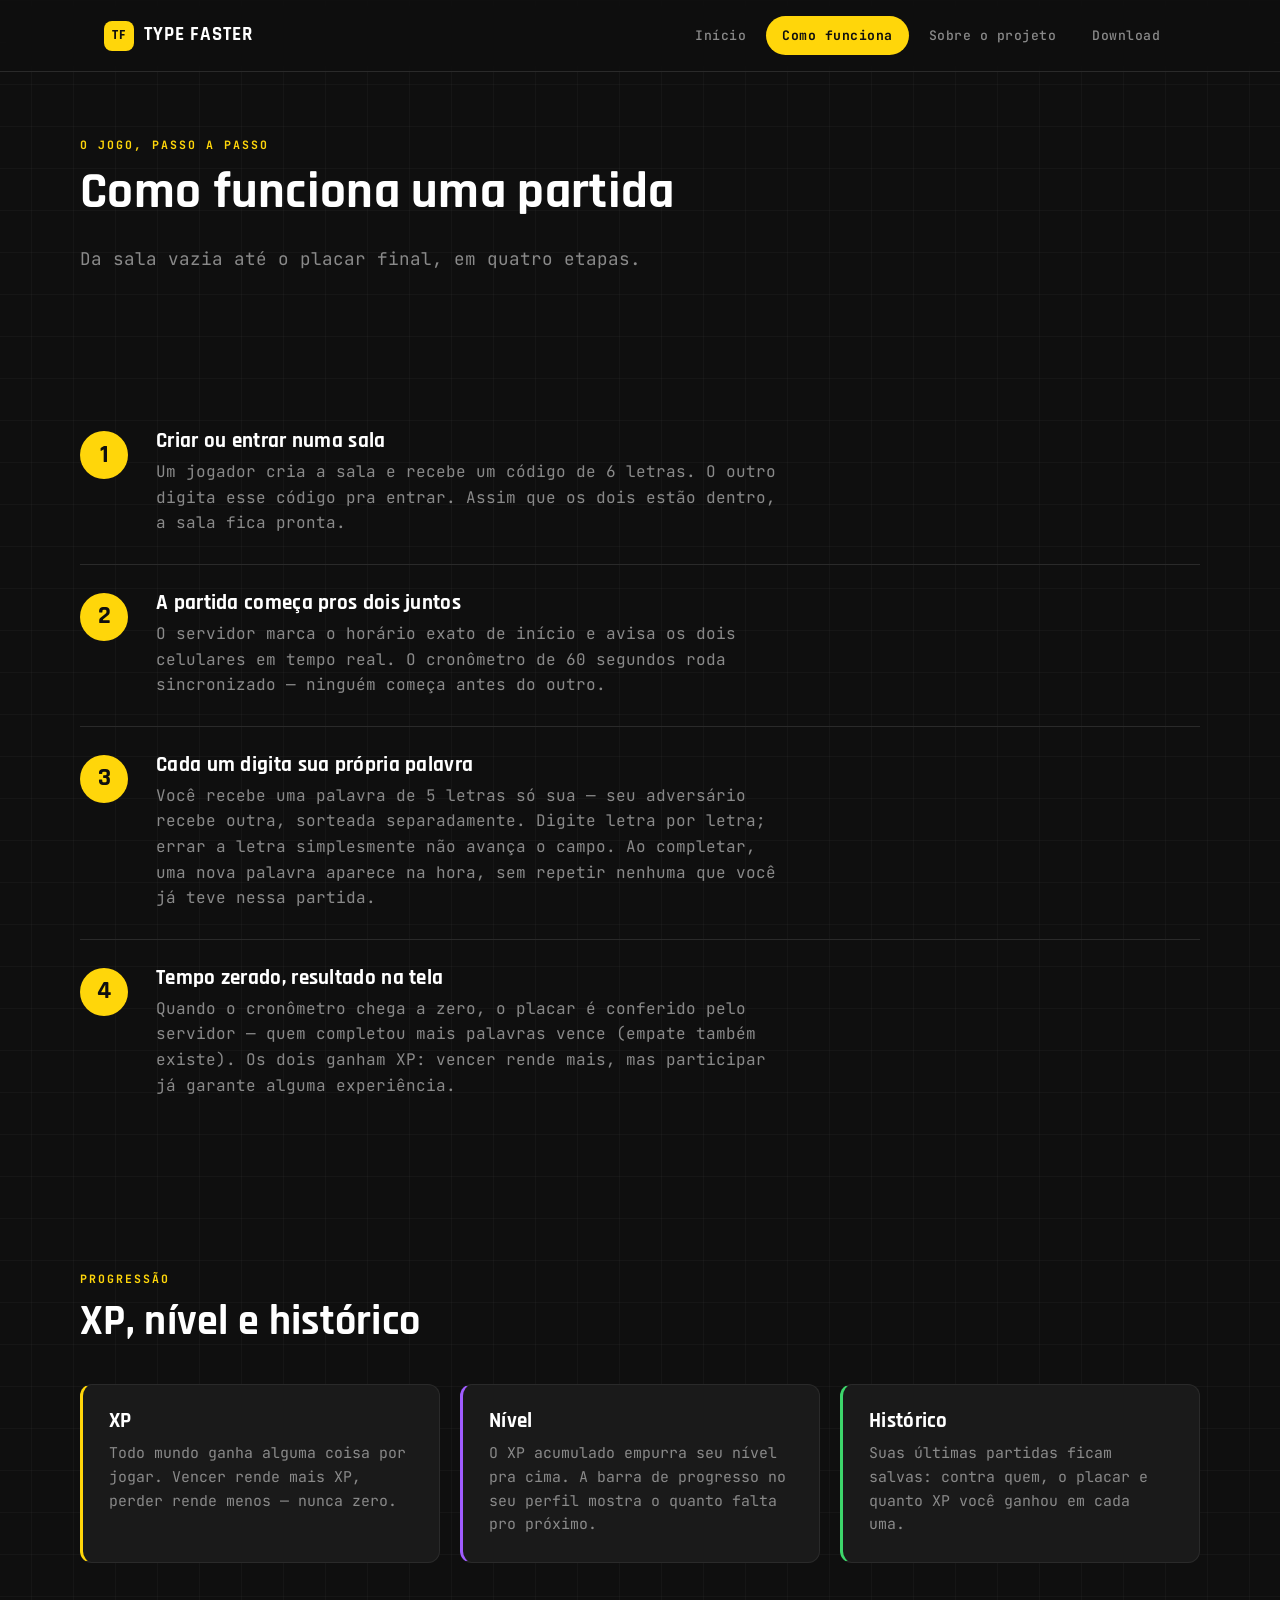
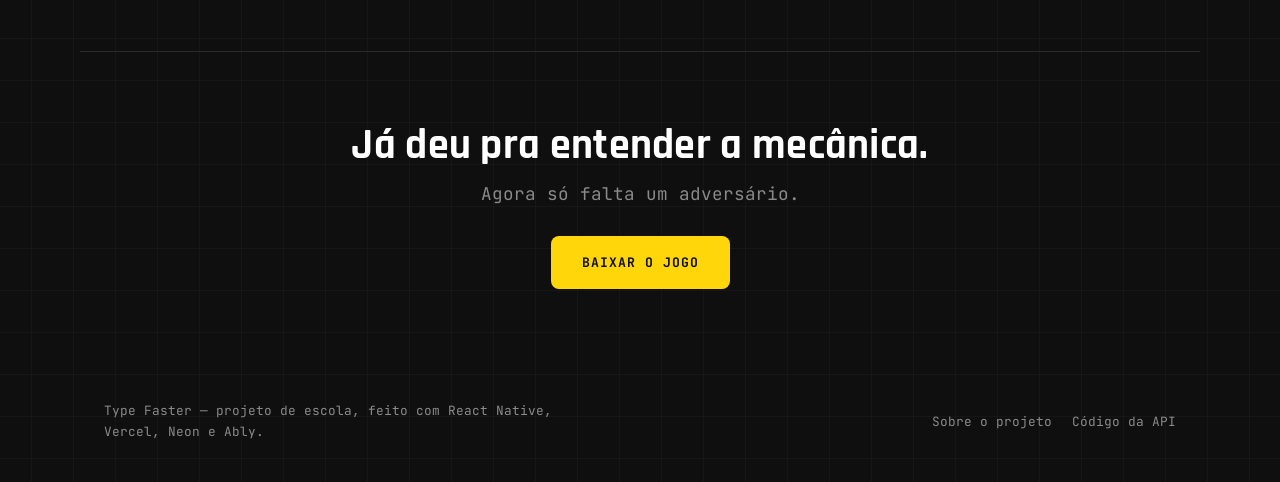
==== como-funciona.html @ 2c806bac "Upload do site de apresentação, sem o downlond" ====
<!DOCTYPE html>
<html lang="pt-BR">
<head>
<meta charset="UTF-8">
<meta name="viewport" content="width=device-width, initial-scale=1.0">
<title>Como funciona — Type Faster</title>
<meta name="description" content="Entenda como funciona uma partida do Type Faster, do código da sala até o XP no final.">
<link rel="preconnect" href="https://fonts.googleapis.com">
<link rel="preconnect" href="https://fonts.gstatic.com" crossorigin>
<link href="https://fonts.googleapis.com/css2?family=Rajdhani:wght@500;600;700;800&family=JetBrains+Mono:wght@400;500;700&display=swap" rel="stylesheet">
<link rel="stylesheet" href="css/style.css">
</head>
<body>

<header class="site-header">
  <nav class="nav">
    <a class="brand" href="index.html">
      <span class="brand-mark">TF</span>
      TYPE FASTER
    </a>
    <button class="nav-toggle" aria-label="Abrir menu" aria-expanded="false">☰</button>
    <div class="nav-links">
      <a href="index.html">Início</a>
      <a href="como-funciona.html" class="active">Como funciona</a>
      <a href="sobre.html">Sobre o projeto</a>
      <a href="download.html">Download</a>
    </div>
  </nav>
</header>

<main>

  <section class="container section--tight" style="padding-top:64px;">
    <p class="label">o jogo, passo a passo</p>
    <h1 style="font-size:clamp(2.2rem,5vw,3.2rem);">Como funciona uma partida</h1>
    <p class="lede">Da sala vazia até o placar final, em quatro etapas.</p>
  </section>

  <section class="container section--tight">
    <div class="steps">
      <div class="step">
        <div class="step-n">1</div>
        <div>
          <h3>Criar ou entrar numa sala</h3>
          <p>Um jogador cria a sala e recebe um código de 6 letras. O outro
          digita esse código pra entrar. Assim que os dois estão dentro,
          a sala fica pronta.</p>
        </div>
      </div>
      <div class="step">
        <div class="step-n">2</div>
        <div>
          <h3>A partida começa pros dois juntos</h3>
          <p>O servidor marca o horário exato de início e avisa os dois
          celulares em tempo real. O cronômetro de 60 segundos roda
          sincronizado — ninguém começa antes do outro.</p>
        </div>
      </div>
      <div class="step">
        <div class="step-n">3</div>
        <div>
          <h3>Cada um digita sua própria palavra</h3>
          <p>Você recebe uma palavra de 5 letras só sua — seu adversário
          recebe outra, sorteada separadamente. Digite letra por letra;
          errar a letra simplesmente não avança o campo. Ao completar,
          uma nova palavra aparece na hora, sem repetir nenhuma que você
          já teve nessa partida.</p>
        </div>
      </div>
      <div class="step">
        <div class="step-n">4</div>
        <div>
          <h3>Tempo zerado, resultado na tela</h3>
          <p>Quando o cronômetro chega a zero, o placar é conferido pelo
          servidor — quem completou mais palavras vence (empate também
          existe). Os dois ganham XP: vencer rende mais, mas participar
          já garante alguma experiência.</p>
        </div>
      </div>
    </div>
  </section>

  <section class="container section">
    <p class="label">progressão</p>
    <h2>XP, nível e histórico</h2>
    <div class="grid-3" style="margin-top:40px;">
      <div class="card" style="--accent:#ffd60a">
        <h3>XP</h3>
        <p>Todo mundo ganha alguma coisa por jogar. Vencer rende mais XP,
        perder rende menos — nunca zero.</p>
      </div>
      <div class="card" style="--accent:#a05cff">
        <h3>Nível</h3>
        <p>O XP acumulado empurra seu nível pra cima. A barra de progresso
        no seu perfil mostra o quanto falta pro próximo.</p>
      </div>
      <div class="card" style="--accent:#3dd66b">
        <h3>Histórico</h3>
        <p>Suas últimas partidas ficam salvas: contra quem, o placar e
        quanto XP você ganhou em cada uma.</p>
      </div>
    </div>
  </section>

  <section class="container cta-band">
    <h2>Já deu pra entender a mecânica.</h2>
    <p class="lede mx-auto">Agora só falta um adversário.</p>
    <div class="btn-row">
      <a class="btn btn-primary" href="download.html">Baixar o jogo</a>
    </div>
  </section>

</main>

<footer class="site-footer">
  <div class="container footer-row">
    <p>Type Faster — projeto de escola, feito com React Native, Vercel, Neon e Ably.</p>
    <div class="footer-links">
      <a href="sobre.html">Sobre o projeto</a>
      <a href="https://github.com/marcos-dev86/api-type-faster" target="_blank" rel="noopener">Código da API</a>
    </div>
  </div>
</footer>

<script src="js/main.js"></script>
</body>
</html>
---- css/style.css ----
/* =========================================================
   TYPE FASTER — site
   Tokens de cor extraídos diretamente do app (mesmo jogo).
   ========================================================= */
:root{
  --bg:        #0f0f0f;
  --card:      #1a1a1a;
  --card-2:    #151515;
  --border:    #2a2a2a;
  --yellow:    #ffd60a;
  --white:     #ffffff;
  --gray:      #8a8a8a;
  --blue:      #3aa0ff;
  --green:     #3dd66b;
  --red:       #ff4d4d;
  --purple:    #a05cff;

  --font-display: 'Rajdhani', sans-serif;
  --font-mono:    'JetBrains Mono', monospace;

  --maxw: 1120px;
  --radius-s: 8px;
  --radius-m: 12px;
  --radius-l: 20px;
  --ease: cubic-bezier(.2,.7,.2,1);
}

*, *::before, *::after{ box-sizing: border-box; }

@media (prefers-reduced-motion: reduce){
  html{ scroll-behavior: auto; }
  *, *::before, *::after{
    animation-duration: .001ms !important;
    animation-iteration-count: 1 !important;
    transition-duration: .001ms !important;
  }
}

html{ scroll-behavior: smooth; }

body{
  margin: 0;
  background: var(--bg);
  color: var(--white);
  font-family: var(--font-mono);
  font-size: 16px;
  line-height: 1.6;
  -webkit-font-smoothing: antialiased;
  background-image:
    linear-gradient(rgba(255,255,255,.028) 1px, transparent 1px),
    linear-gradient(90deg, rgba(255,255,255,.028) 1px, transparent 1px);
  background-size: 42px 42px;
  background-position: center top;
}

h1,h2,h3,h4{
  font-family: var(--font-display);
  font-weight: 700;
  line-height: 1.05;
  letter-spacing: .3px;
  margin: 0 0 .5em;
  color: var(--white);
}
h1{ font-size: clamp(2.6rem, 6vw, 4.4rem); }
h2{ font-size: clamp(1.9rem, 3.6vw, 2.6rem); }
h3{ font-size: 1.3rem; }

p{ margin: 0 0 1em; color: var(--gray); max-width: 62ch; }
a{ color: inherit; text-decoration: none; }
img{ max-width: 100%; display: block; }
ul{ margin: 0; padding: 0; list-style: none; }
button{ font-family: inherit; }

::selection{ background: var(--yellow); color: var(--bg); }

:focus-visible{
  outline: 2px solid var(--yellow);
  outline-offset: 3px;
}

.container{
  max-width: var(--maxw);
  margin: 0 auto;
  padding: 0 24px;
}

.section{
  padding: 88px 0;
  border-bottom: 1px solid var(--border);
}
.section--tight{ padding: 56px 0; }
.section--card{ background: var(--card-2); }
.section:last-of-type{ border-bottom: none; }

.label{
  font-family: var(--font-mono);
  font-size: .72rem;
  font-weight: 700;
  letter-spacing: 2px;
  color: var(--yellow);
  text-transform: uppercase;
}

.lede{ font-size: 1.1rem; max-width: 56ch; }

/* ---------- header / nav ---------- */
.site-header{
  position: sticky;
  top: 0;
  z-index: 40;
  background: rgba(15,15,15,.82);
  backdrop-filter: blur(10px);
  border-bottom: 1px solid var(--border);
}
.nav{
  max-width: var(--maxw);
  margin: 0 auto;
  padding: 16px 24px;
  display: flex;
  align-items: center;
  justify-content: space-between;
}
.brand{
  display: flex;
  align-items: center;
  gap: 10px;
  font-family: var(--font-display);
  font-weight: 700;
  font-size: 1.2rem;
  letter-spacing: 1px;
}
.brand-mark{
  width: 30px;
  height: 30px;
  border-radius: 8px;
  background: var(--yellow);
  color: var(--bg);
  display: flex;
  align-items: center;
  justify-content: center;
  font-size: .85rem;
  font-weight: 800;
  flex-shrink: 0;
}
.nav-links{
  display: flex;
  gap: 4px;
  align-items: center;
}
.nav-links a{
  font-family: var(--font-mono);
  font-size: .82rem;
  font-weight: 500;
  letter-spacing: .5px;
  color: var(--gray);
  padding: 9px 16px;
  border-radius: 999px;
  transition: color .15s var(--ease), background .15s var(--ease);
}
.nav-links a:hover{ color: var(--white); }
.nav-links a.active{
  color: var(--bg);
  background: var(--yellow);
  font-weight: 700;
}
.nav-toggle{
  display: none;
  width: 40px;
  height: 40px;
  border-radius: var(--radius-s);
  background: var(--card);
  border: 1px solid var(--border);
  color: var(--white);
  align-items: center;
  justify-content: center;
  font-size: 1.1rem;
}

@media (max-width: 760px){
  .nav-toggle{ display: flex; }
  .nav-links{
    position: absolute;
    top: 100%;
    left: 0;
    right: 0;
    flex-direction: column;
    align-items: stretch;
    gap: 2px;
    background: var(--bg);
    border-bottom: 1px solid var(--border);
    padding: 10px 24px 18px;
    display: none;
  }
  .nav-links.open{ display: flex; }
  .nav-links a{ padding: 12px 14px; }
}

/* ---------- buttons ---------- */
.btn{
  display: inline-flex;
  align-items: center;
  justify-content: center;
  gap: 8px;
  font-family: var(--font-mono);
  font-weight: 700;
  font-size: .82rem;
  letter-spacing: 1px;
  text-transform: uppercase;
  padding: 15px 30px;
  border-radius: var(--radius-s);
  border: 1px solid transparent;
  cursor: pointer;
  transition: transform .15s var(--ease), background .15s var(--ease), border-color .15s var(--ease);
}
.btn:hover{ transform: translateY(-2px); }
.btn-primary{ background: var(--yellow); color: var(--bg); }
.btn-primary:hover{ background: #ffe14d; }
.btn-ghost{ background: transparent; color: var(--white); border-color: var(--white); }
.btn-ghost:hover{ border-color: var(--yellow); color: var(--yellow); }
.btn-row{ display: flex; gap: 14px; flex-wrap: wrap; }

/* ---------- hero ---------- */
.hero{
  display: grid;
  grid-template-columns: 1.1fr .9fr;
  gap: 56px;
  align-items: center;
  padding-top: 72px;
  padding-bottom: 88px;
}
@media (max-width: 860px){
  .hero{ grid-template-columns: 1fr; padding-top: 40px; }
}
.hero h1{ margin-bottom: .35em; }
.hero h1 span{ color: var(--yellow); }

.hero-demo{
  background: var(--card);
  border: 1px solid var(--border);
  border-radius: var(--radius-l);
  padding: 32px 24px;
  display: flex;
  flex-direction: column;
  align-items: center;
  gap: 20px;
}
.demo-clock{
  width: 64px; height: 64px;
  border-radius: 50%;
  background: var(--yellow);
  color: var(--bg);
  font-family: var(--font-display);
  font-weight: 800;
  font-size: 1.3rem;
  display: flex; align-items: center; justify-content: center;
}
.demo-boxes{ display: flex; gap: 6px; }
.demo-box{
  width: 46px; height: 46px;
  border: 2px solid var(--white);
  border-radius: 8px;
  display: flex; align-items: center; justify-content: center;
  font-family: var(--font-display);
  font-weight: 800;
  font-size: 1.3rem;
  color: var(--bg);
  background: transparent;
  transition: background .12s var(--ease), border-color .12s var(--ease);
}
.demo-box.filled{ background: var(--yellow); border-color: var(--yellow); }
.demo-wpm{
  font-size: .75rem;
  letter-spacing: 1.5px;
  color: var(--yellow);
  font-weight: 700;
}

/* ---------- stats strip ---------- */
.stats{
  display: grid;
  grid-template-columns: repeat(4, 1fr);
  gap: 1px;
  background: var(--border);
  border: 1px solid var(--border);
  border-radius: var(--radius-m);
  overflow: hidden;
}
.stat{
  background: var(--card-2);
  padding: 26px 20px;
  text-align: center;
}
.stat b{
  display: block;
  font-family: var(--font-display);
  font-size: 1.9rem;
  color: var(--yellow);
}
.stat span{
  font-size: .72rem;
  letter-spacing: 1px;
  color: var(--gray);
}
@media (max-width: 640px){
  .stats{ grid-template-columns: repeat(2, 1fr); }
}

/* ---------- feature cards ---------- */
.grid-3{
  display: grid;
  grid-template-columns: repeat(3, 1fr);
  gap: 20px;
}
@media (max-width: 860px){
  .grid-3{ grid-template-columns: 1fr; }
}
.card{
  background: var(--card);
  border: 1px solid var(--border);
  border-left: 3px solid var(--accent, var(--yellow));
  border-radius: var(--radius-m);
  padding: 26px;
}
.card h3{ margin-bottom: .4em; }
.card p{ margin-bottom: 0; font-size: .93rem; }

/* ---------- steps ---------- */
.steps{ display: flex; flex-direction: column; gap: 0; }
.step{
  display: grid;
  grid-template-columns: 56px 1fr;
  gap: 20px;
  padding: 28px 0;
  border-bottom: 1px solid var(--border);
}
.step:last-child{ border-bottom: none; }
.step-n{
  font-family: var(--font-display);
  font-weight: 800;
  font-size: 1.6rem;
  color: var(--bg);
  background: var(--yellow);
  width: 48px; height: 48px;
  border-radius: 50%;
  display: flex; align-items: center; justify-content: center;
}
.step h3{ margin-bottom: .3em; }
.step p{ margin-bottom: 0; }

/* ---------- architecture diagram ---------- */
.diagram{
  display: flex;
  align-items: center;
  gap: 14px;
  flex-wrap: wrap;
  padding: 32px 0 8px;
}
.diagram-box{
  font-family: var(--font-mono);
  font-size: .82rem;
  font-weight: 700;
  color: var(--white);
  background: var(--card);
  border: 1px solid var(--border);
  border-radius: var(--radius-s);
  padding: 16px 20px;
  text-align: center;
}
.diagram-box small{
  display: block;
  color: var(--gray);
  font-weight: 400;
  font-size: .72rem;
  margin-top: 4px;
}
.diagram-arrow{ color: var(--yellow); font-size: 1.3rem; }
.diagram-branch{
  display: flex;
  flex-direction: column;
  gap: 10px;
  align-items: flex-start;
}

/* ---------- stack list ---------- */
.stack-list{ display: flex; flex-direction: column; }
.stack-item{
  display: grid;
  grid-template-columns: 140px 1fr;
  gap: 18px;
  padding: 18px 0;
  border-bottom: 1px solid var(--border);
}
.stack-item:last-child{ border-bottom: none; }
.stack-item b{ font-family: var(--font-display); color: var(--yellow); font-size: 1.05rem; }
.stack-item p{ margin: 0; font-size: .9rem; }
@media (max-width: 620px){
  .stack-item{ grid-template-columns: 1fr; gap: 4px; }
}

/* ---------- download page ---------- */
.download-card{
  background: var(--card);
  border: 1px solid var(--border);
  border-radius: var(--radius-l);
  padding: 40px;
  display: grid;
  grid-template-columns: auto 1fr auto;
  align-items: center;
  gap: 24px;
}
@media (max-width: 700px){
  .download-card{ grid-template-columns: 1fr; text-align: center; }
}
.download-icon{
  width: 64px; height: 64px;
  border-radius: 16px;
  background: var(--yellow);
  color: var(--bg);
  display: flex; align-items: center; justify-content: center;
  font-family: var(--font-display);
  font-weight: 800;
  font-size: 1.6rem;
  flex-shrink: 0;
}
.download-card h3{ margin-bottom: .2em; }
.download-meta{ font-size: .82rem; color: var(--gray); margin: 0; }

.install-steps{
  counter-reset: item;
  display: flex;
  flex-direction: column;
  gap: 14px;
}
.install-steps li{
  counter-increment: item;
  position: relative;
  padding-left: 40px;
  color: var(--gray);
  font-size: .95rem;
}
.install-steps li::before{
  content: counter(item);
  position: absolute;
  left: 0; top: -2px;
  width: 26px; height: 26px;
  border-radius: 50%;
  background: var(--card);
  border: 1px solid var(--border);
  color: var(--yellow);
  font-family: var(--font-mono);
  font-weight: 700;
  font-size: .78rem;
  display: flex; align-items: center; justify-content: center;
}
.note{
  border: 1px dashed var(--border);
  border-radius: var(--radius-m);
  padding: 18px 20px;
  font-size: .88rem;
  color: var(--gray);
}
.note b{ color: var(--white); }

/* ---------- cta band ---------- */
.cta-band{
  text-align: center;
  padding: 72px 0;
}
.cta-band h2{ margin-bottom: .3em; }
.cta-band p{ margin: 0 auto 28px; }
.cta-band .btn-row{ justify-content: center; }

/* ---------- footer ---------- */
.site-footer{
  padding: 40px 0;
}
.footer-row{
  display: flex;
  justify-content: space-between;
  align-items: center;
  flex-wrap: wrap;
  gap: 16px;
}
.footer-row p{ margin: 0; font-size: .8rem; color: var(--gray); }
.footer-links{ display: flex; gap: 20px; }
.footer-links a{ font-size: .8rem; color: var(--gray); }
.footer-links a:hover{ color: var(--yellow); }

/* ---------- utility ---------- */
.text-center{ text-align: center; }
.mx-auto{ margin-left: auto; margin-right: auto; }
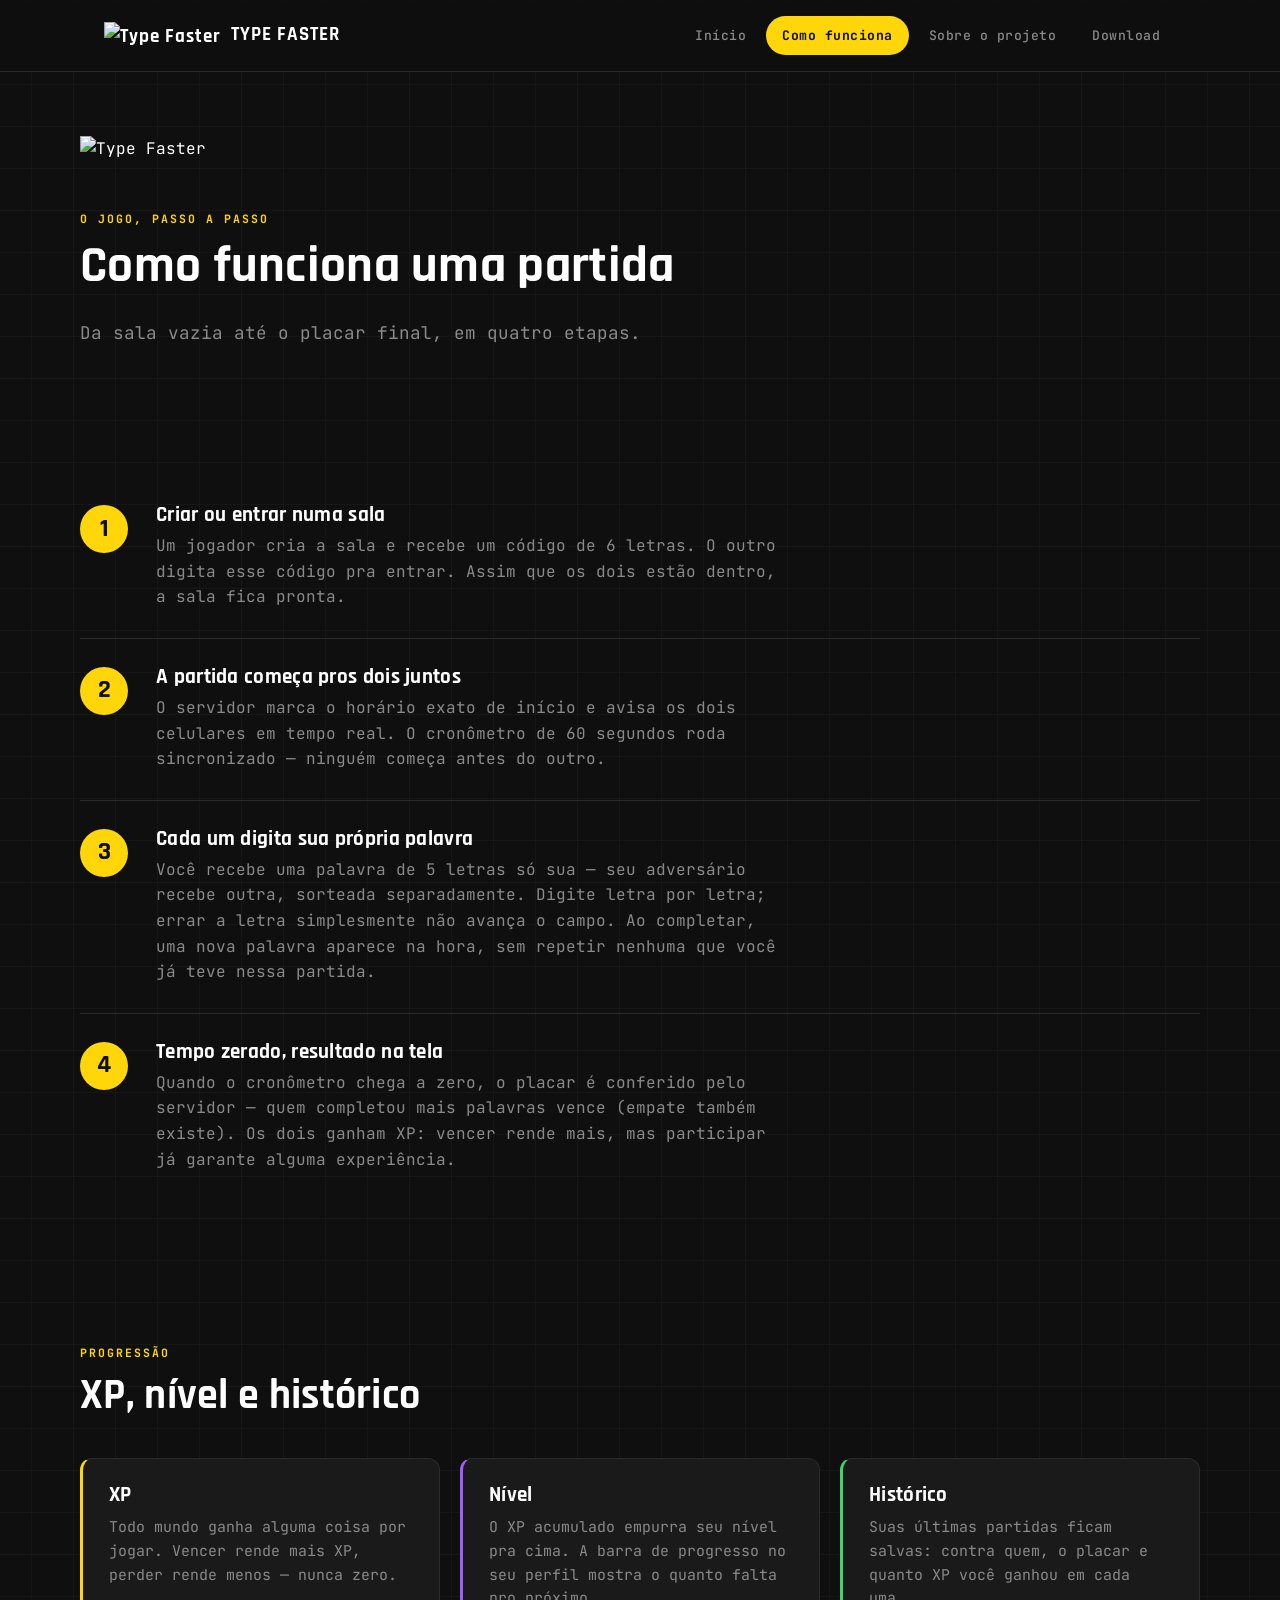
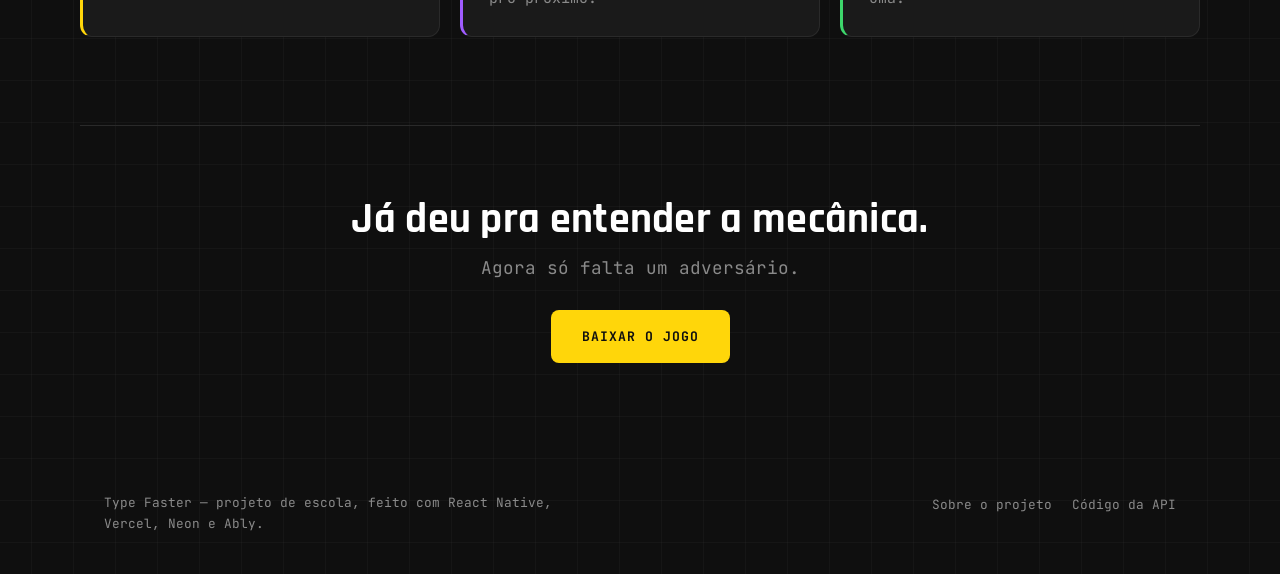
==== commit 2a3ab4cb: "Integrates the logo into the site, adds SEO/Open Graph, and fixes responsiveness." ====
--- a/como-funciona.html
+++ b/como-funciona.html
@@ -3,8 +3,24 @@
 <head>
 <meta charset="UTF-8">
 <meta name="viewport" content="width=device-width, initial-scale=1.0">
-<title>Como funciona — Type Faster</title>
+<title>Como funciona | Type Faster</title>
 <meta name="description" content="Entenda como funciona uma partida do Type Faster, do código da sala até o XP no final.">
+<meta name="theme-color" content="#0f0f0f">
+
+<link rel="icon" type="image/png" sizes="512x512" href="assets/favicon-512.png">
+<link rel="icon" type="image/png" sizes="32x32" href="assets/favicon-32.png">
+<link rel="apple-touch-icon" href="assets/favicon-512.png">
+
+<meta property="og:type" content="website">
+<meta property="og:site_name" content="Type Faster">
+<meta property="og:title" content="Como funciona | Type Faster">
+<meta property="og:description" content="Entenda como funciona uma partida do Type Faster, do código da sala até o XP no final.">
+<meta property="og:image" content="https://marcos-dev86.github.io/site-type-faster/assets/logo-og.png">
+<meta property="og:url" content="https://marcos-dev86.github.io/site-type-faster/como-funciona.html">
+<meta name="twitter:card" content="summary_large_image">
+<meta name="twitter:title" content="Como funciona | Type Faster">
+<meta name="twitter:description" content="Entenda como funciona uma partida do Type Faster, do código da sala até o XP no final.">
+<meta name="twitter:image" content="https://marcos-dev86.github.io/site-type-faster/assets/logo-og.png">
 <link rel="preconnect" href="https://fonts.googleapis.com">
 <link rel="preconnect" href="https://fonts.gstatic.com" crossorigin>
 <link href="https://fonts.googleapis.com/css2?family=Rajdhani:wght@500;600;700;800&family=JetBrains+Mono:wght@400;500;700&display=swap" rel="stylesheet">
@@ -15,7 +31,7 @@
 <header class="site-header">
   <nav class="nav">
     <a class="brand" href="index.html">
-      <span class="brand-mark">TF</span>
+      <img class="brand-mark" src="assets/logo-mark.png" alt="Type Faster">
       TYPE FASTER
     </a>
     <button class="nav-toggle" aria-label="Abrir menu" aria-expanded="false">☰</button>
@@ -31,6 +47,7 @@
 <main>
 
   <section class="container section--tight" style="padding-top:64px;">
+    <img src="assets/logo-mark.png" alt="Type Faster" class="hero-logo">
     <p class="label">o jogo, passo a passo</p>
     <h1 style="font-size:clamp(2.2rem,5vw,3.2rem);">Como funciona uma partida</h1>
     <p class="lede">Da sala vazia até o placar final, em quatro etapas.</p>
@@ -114,7 +131,7 @@
 
 <footer class="site-footer">
   <div class="container footer-row">
-    <p>Type Faster — projeto de escola, feito com React Native, Vercel, Neon e Ably.</p>
+    <p><img class="footer-mark" src="assets/logo-mark.png" alt="">Type Faster — projeto de escola, feito com React Native, Vercel, Neon e Ably.</p>
     <div class="footer-links">
       <a href="sobre.html">Sobre o projeto</a>
       <a href="https://github.com/marcos-dev86/api-type-faster" target="_blank" rel="noopener">Código da API</a>
--- a/css/style.css
+++ b/css/style.css
@@ -36,10 +36,11 @@
   }
 }
 
-html{ scroll-behavior: smooth; }
+html{ scroll-behavior: smooth; overflow-x: hidden; }
 
 body{
   margin: 0;
+  overflow-x: hidden;
   background: var(--bg);
   color: var(--white);
   font-family: var(--font-mono);
@@ -92,6 +93,15 @@
 .section--card{ background: var(--card-2); }
 .section:last-of-type{ border-bottom: none; }
 
+@media (max-width: 640px){
+  .section{ padding: 56px 0; }
+  .section--tight{ padding: 40px 0; }
+}
+@media (max-width: 420px){
+  .container{ padding: 0 18px; }
+  .nav{ padding: 14px 18px; }
+}
+
 .label{
   font-family: var(--font-mono);
   font-size: .72rem;
@@ -130,17 +140,20 @@
   letter-spacing: 1px;
 }
 .brand-mark{
-  width: 30px;
-  height: 30px;
-  border-radius: 8px;
-  background: var(--yellow);
-  color: var(--bg);
-  display: flex;
-  align-items: center;
-  justify-content: center;
-  font-size: .85rem;
-  font-weight: 800;
+  height: 28px;
+  width: auto;
   flex-shrink: 0;
+}
+.hero-logo{
+  height: 56px;
+  width: auto;
+  margin-bottom: 18px;
+}
+.footer-mark{
+  height: 18px;
+  width: auto;
+  margin-right: 8px;
+  vertical-align: middle;
 }
 .nav-links{
   display: flex;
@@ -354,6 +367,7 @@
   gap: 14px;
   flex-wrap: wrap;
   padding: 32px 0 8px;
+  max-width: 100%;
 }
 .diagram-box{
   font-family: var(--font-mono);
@@ -365,6 +379,8 @@
   border-radius: var(--radius-s);
   padding: 16px 20px;
   text-align: center;
+  flex: 0 1 auto;
+  min-width: 0;
 }
 .diagram-box small{
   display: block;
@@ -373,12 +389,30 @@
   font-size: .72rem;
   margin-top: 4px;
 }
-.diagram-arrow{ color: var(--yellow); font-size: 1.3rem; }
+.diagram-arrow{ color: var(--yellow); font-size: 1.3rem; flex-shrink: 0; }
+.diagram-arrow--branch{ transform: rotate(90deg); margin-left: 8px; }
 .diagram-branch{
   display: flex;
   flex-direction: column;
   gap: 10px;
   align-items: flex-start;
+  min-width: 0;
+  max-width: 100%;
+}
+.diagram-row{
+  display: flex;
+  align-items: center;
+  gap: 14px;
+  flex-wrap: wrap;
+  min-width: 0;
+}
+
+@media (max-width: 640px){
+  .diagram, .diagram-row{ flex-direction: column; align-items: stretch; }
+  .diagram > .diagram-arrow{ align-self: flex-start; transform: rotate(90deg); margin-left: 20px; }
+  .diagram-branch{ width: 100%; }
+  .diagram-arrow--branch{ align-self: flex-start; margin-left: 20px; }
+  .diagram-box{ width: 100%; }
 }
 
 /* ---------- stack list ---------- */
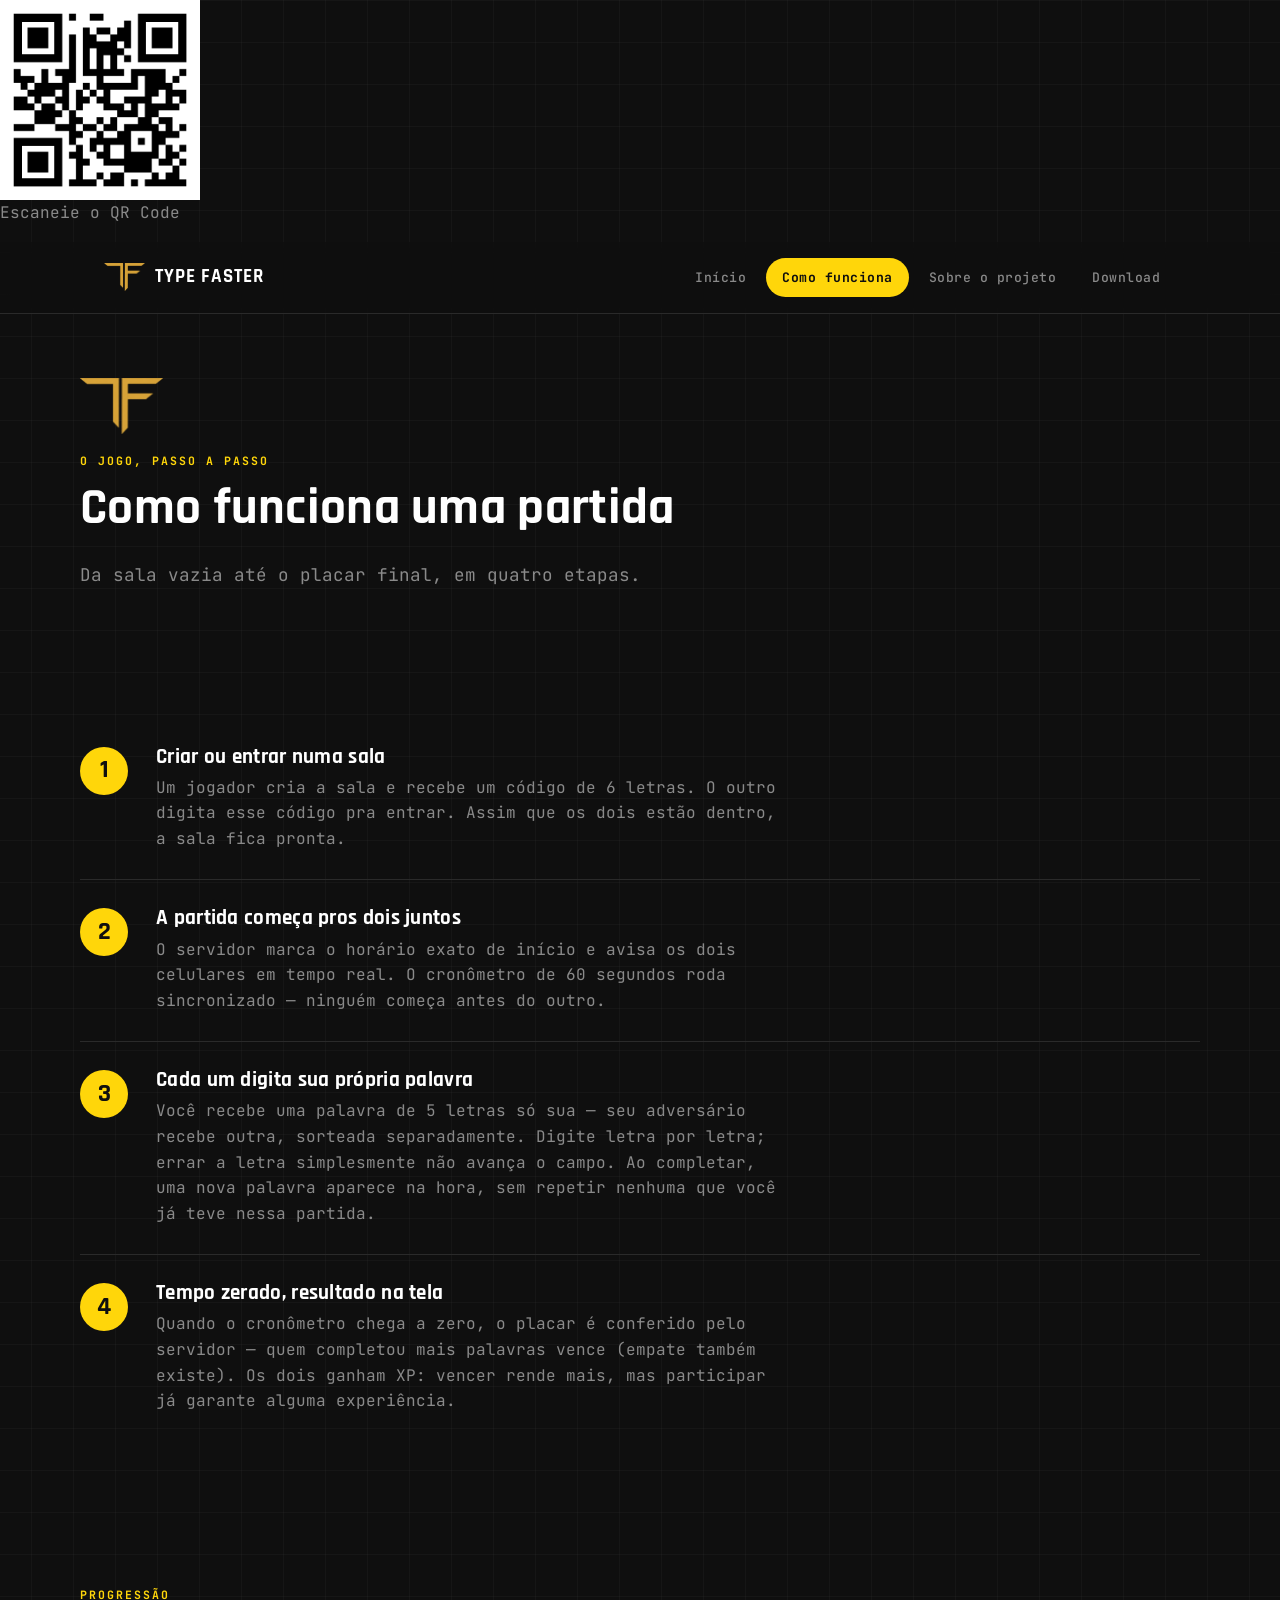
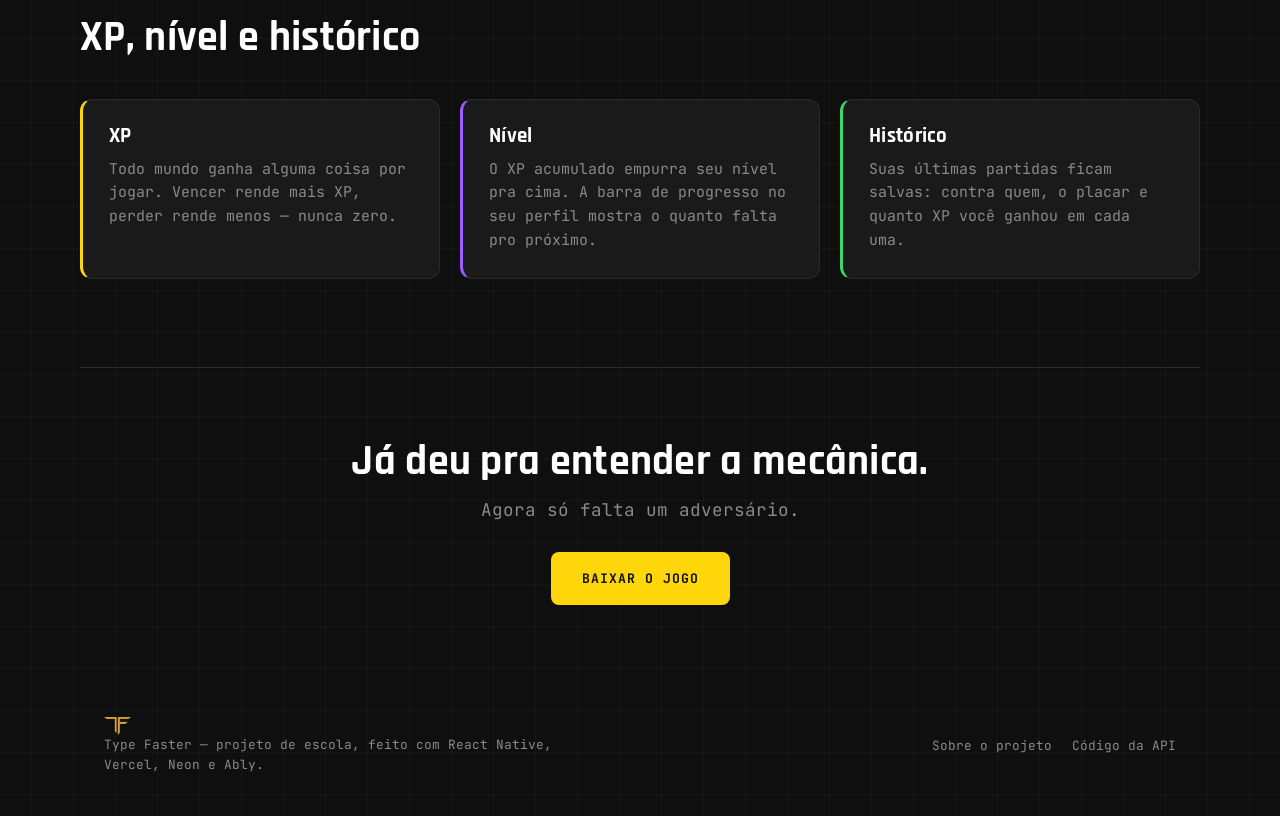
==== commit b80556ec: "Add QR code display to como-funciona.html Added QR code section with image and instructions." ====
--- a/como-funciona.html
+++ b/como-funciona.html
@@ -27,6 +27,12 @@
 <link rel="stylesheet" href="css/style.css">
 </head>
 <body>
+
+<!-- QR Code: primeira coisa vista em todas as páginas -->
+<div class="qr-top">
+  <img src="qr-code.png" alt="QR Code do Type Faster" width="200" height="200">
+  <p>Escaneie o QR Code</p>
+</div>
 
 <header class="site-header">
   <nav class="nav">
--- a/css/style.css
+++ b/css/style.css
@@ -223,6 +223,9 @@
   border-radius: var(--radius-s);
   border: 1px solid transparent;
   cursor: pointer;
+  max-width: 100%;
+  overflow-wrap: anywhere;
+  text-align: center;
   transition: transform .15s var(--ease), background .15s var(--ease), border-color .15s var(--ease);
 }
 .btn:hover{ transform: translateY(-2px); }
@@ -389,30 +392,31 @@
   font-size: .72rem;
   margin-top: 4px;
 }
-.diagram-arrow{ color: var(--yellow); font-size: 1.3rem; flex-shrink: 0; }
-.diagram-arrow--branch{ transform: rotate(90deg); margin-left: 8px; }
+.diagram-arrow{ color: var(--yellow); font-size: 1.3rem; flex-shrink: 0; line-height: 1; }
+.diagram-arrow--branch{ transform: rotate(90deg); }
 .diagram-branch{
   display: flex;
   flex-direction: column;
   gap: 10px;
-  align-items: flex-start;
+  align-items: center;
   min-width: 0;
   max-width: 100%;
 }
 .diagram-row{
   display: flex;
   align-items: center;
+  justify-content: center;
   gap: 14px;
   flex-wrap: wrap;
   min-width: 0;
 }
 
-@media (max-width: 640px){
-  .diagram, .diagram-row{ flex-direction: column; align-items: stretch; }
-  .diagram > .diagram-arrow{ align-self: flex-start; transform: rotate(90deg); margin-left: 20px; }
-  .diagram-branch{ width: 100%; }
-  .diagram-arrow--branch{ align-self: flex-start; margin-left: 20px; }
-  .diagram-box{ width: 100%; }
+@media (max-width: 680px){
+  .diagram{ flex-direction: column; align-items: center; }
+  .diagram-row{ flex-direction: column; align-items: center; }
+  .diagram > .diagram-arrow{ transform: rotate(90deg); }
+  .diagram-branch{ width: 100%; align-items: center; }
+  .diagram-box{ width: 100%; max-width: 320px; }
 }
 
 /* ---------- stack list ---------- */
@@ -444,6 +448,7 @@
 }
 @media (max-width: 700px){
   .download-card{ grid-template-columns: 1fr; text-align: center; }
+  .download-icon{ margin: 0 auto; }
 }
 .download-icon{
   width: 64px; height: 64px;
@@ -520,6 +525,27 @@
 .footer-links a{ font-size: .8rem; color: var(--gray); }
 .footer-links a:hover{ color: var(--yellow); }
 
+/* ---------- small-screen polish ---------- */
+@media (max-width: 480px){
+  h1{ font-size: clamp(1.6rem, 9vw, 2.6rem); }
+  h2{ font-size: clamp(1.4rem, 7.5vw, 1.9rem); }
+  /* the secondary pages set an inline clamp() on their h1 (font-size:clamp(2.2rem,5vw,3.2rem)),
+     which always wins over an external stylesheet rule unless we use !important here */
+  .section--tight h1{ font-size: clamp(1.5rem, 8vw, 2.2rem) !important; }
+
+  .brand{ font-size: 1.05rem; gap: 8px; }
+  .brand-mark{ height: 24px; }
+
+  .btn-row{ flex-direction: column; align-items: center; }
+
+  .hero-demo{ padding: 24px 16px; }
+  .demo-clock{ width: 56px; height: 56px; font-size: 1.1rem; }
+  .demo-box{ width: 40px; height: 40px; font-size: 1.1rem; }
+
+  .footer-row{ flex-direction: column; text-align: center; }
+  .footer-links{ justify-content: center; }
+}
+
 /* ---------- utility ---------- */
 .text-center{ text-align: center; }
 .mx-auto{ margin-left: auto; margin-right: auto; }
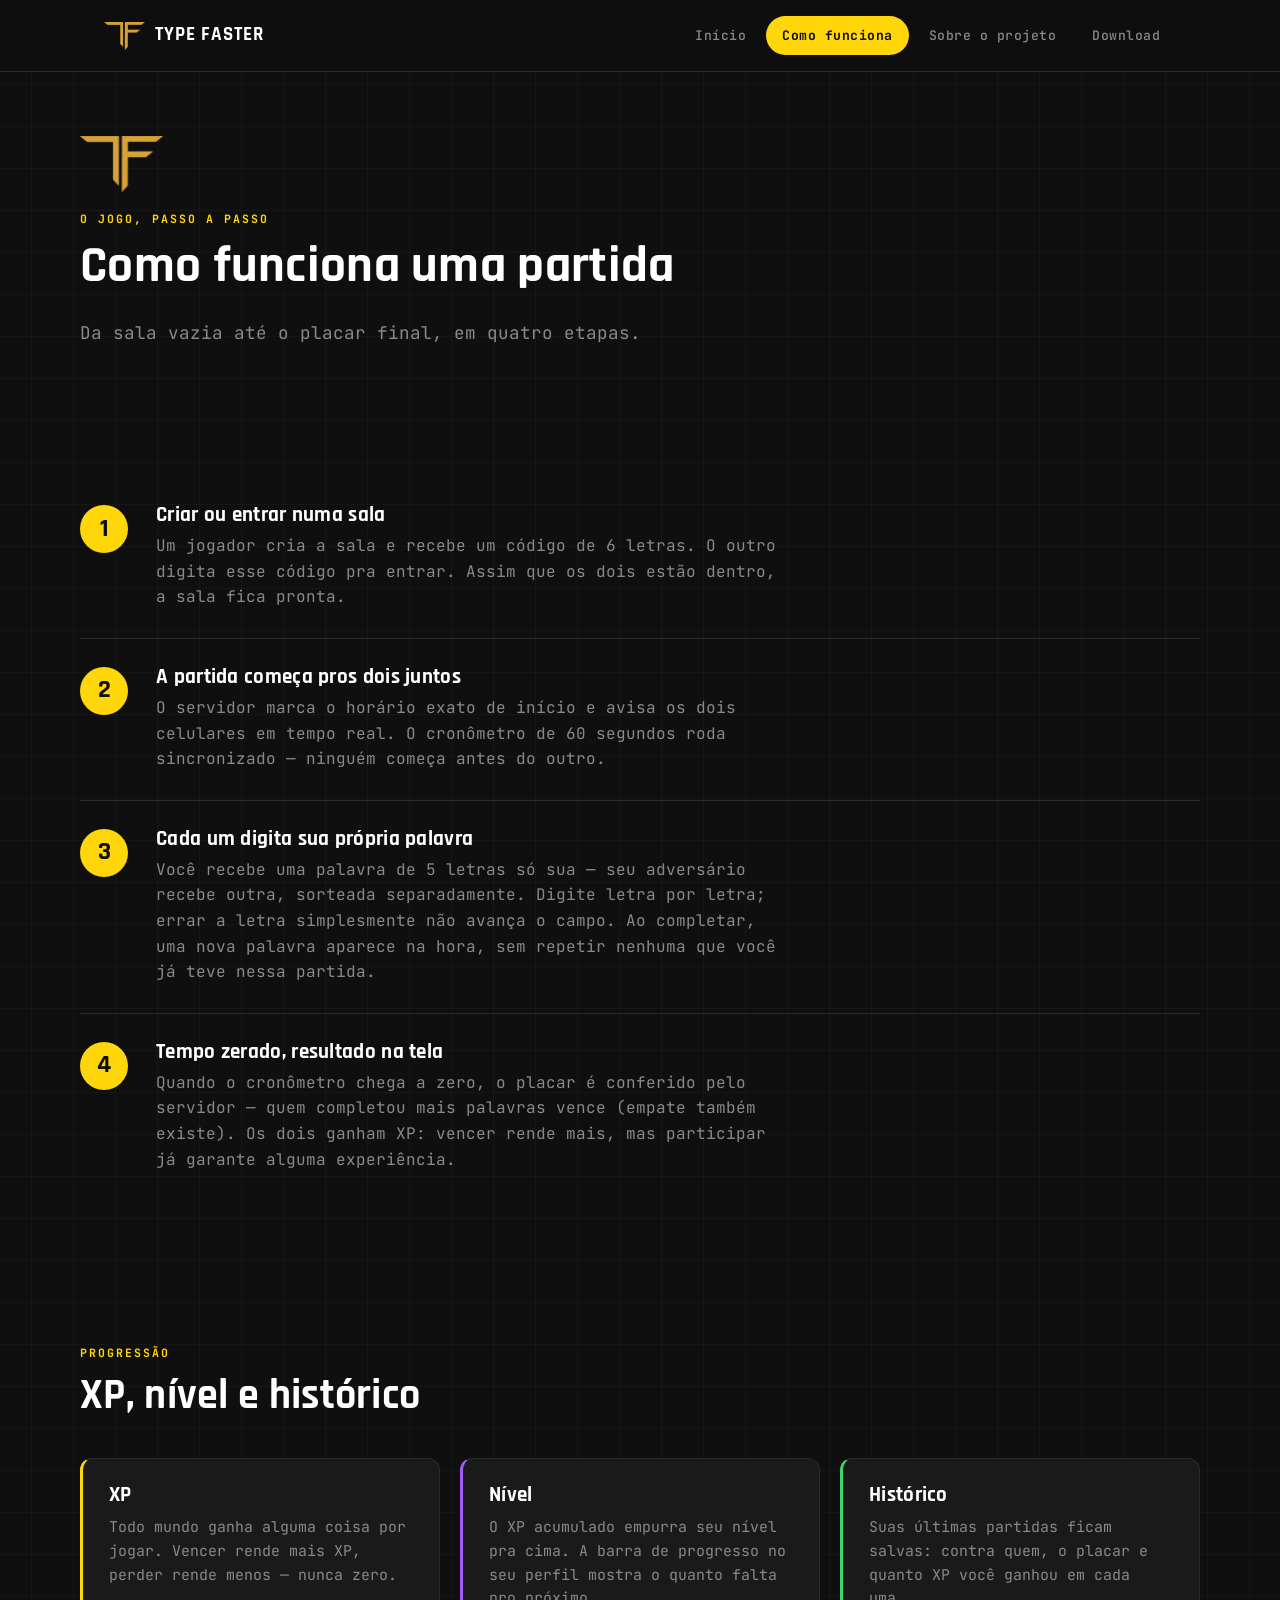
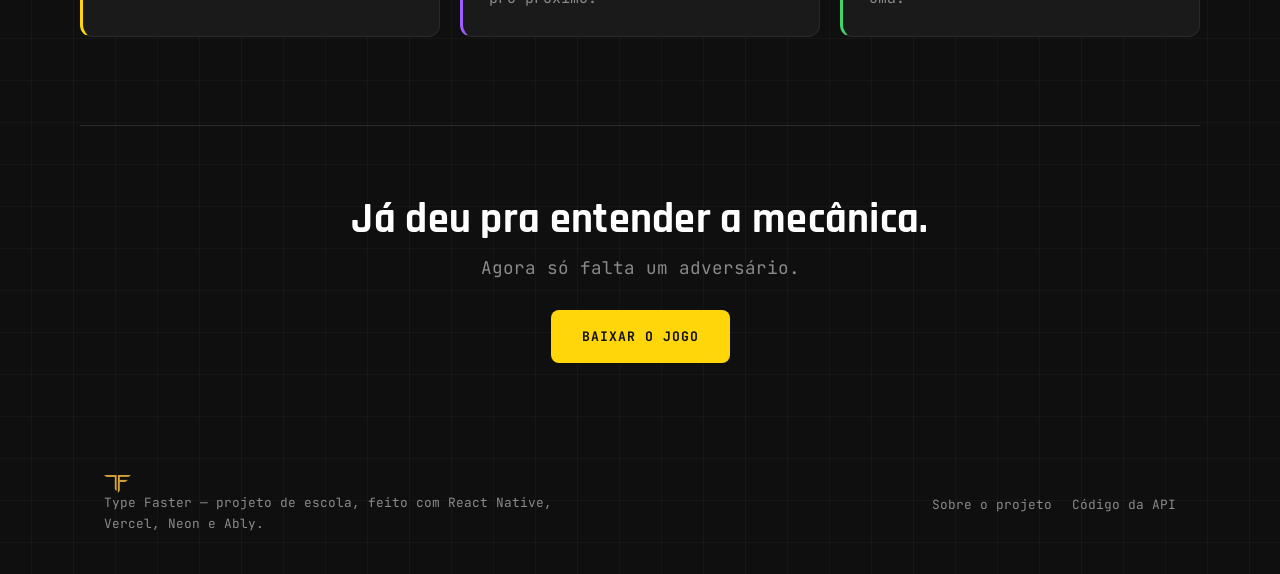
==== commit 0fc5a6bd: "Refactor como-funciona.html structure and content" ====
--- a/como-funciona.html
+++ b/como-funciona.html
@@ -6,11 +6,9 @@
 <title>Como funciona | Type Faster</title>
 <meta name="description" content="Entenda como funciona uma partida do Type Faster, do código da sala até o XP no final.">
 <meta name="theme-color" content="#0f0f0f">
-
 <link rel="icon" type="image/png" sizes="512x512" href="assets/favicon-512.png">
 <link rel="icon" type="image/png" sizes="32x32" href="assets/favicon-32.png">
 <link rel="apple-touch-icon" href="assets/favicon-512.png">
-
 <meta property="og:type" content="website">
 <meta property="og:site_name" content="Type Faster">
 <meta property="og:title" content="Como funciona | Type Faster">
@@ -27,124 +25,109 @@
 <link rel="stylesheet" href="css/style.css">
 </head>
 <body>
-
-<!-- QR Code: primeira coisa vista em todas as páginas -->
-<div class="qr-top">
-  <img src="qr-code.png" alt="QR Code do Type Faster" width="200" height="200">
-  <p>Escaneie o QR Code</p>
+<header class="site-header">
+<nav class="nav">
+<a class="brand" href="index.html">
+<img class="brand-mark" src="assets/logo-mark.png" alt="Type Faster">
+TYPE FASTER
+</a>
+<button class="nav-toggle" aria-label="Abrir menu" aria-expanded="false">☰</button>
+<div class="nav-links">
+<a href="index.html">Início</a>
+<a href="como-funciona.html" class="active">Como funciona</a>
+<a href="sobre.html">Sobre o projeto</a>
+<a href="download.html">Download</a>
 </div>
-
-<header class="site-header">
-  <nav class="nav">
-    <a class="brand" href="index.html">
-      <img class="brand-mark" src="assets/logo-mark.png" alt="Type Faster">
-      TYPE FASTER
-    </a>
-    <button class="nav-toggle" aria-label="Abrir menu" aria-expanded="false">☰</button>
-    <div class="nav-links">
-      <a href="index.html">Início</a>
-      <a href="como-funciona.html" class="active">Como funciona</a>
-      <a href="sobre.html">Sobre o projeto</a>
-      <a href="download.html">Download</a>
-    </div>
-  </nav>
+</nav>
 </header>
-
 <main>
-
-  <section class="container section--tight" style="padding-top:64px;">
-    <img src="assets/logo-mark.png" alt="Type Faster" class="hero-logo">
-    <p class="label">o jogo, passo a passo</p>
-    <h1 style="font-size:clamp(2.2rem,5vw,3.2rem);">Como funciona uma partida</h1>
-    <p class="lede">Da sala vazia até o placar final, em quatro etapas.</p>
-  </section>
-
-  <section class="container section--tight">
-    <div class="steps">
-      <div class="step">
-        <div class="step-n">1</div>
-        <div>
-          <h3>Criar ou entrar numa sala</h3>
-          <p>Um jogador cria a sala e recebe um código de 6 letras. O outro
-          digita esse código pra entrar. Assim que os dois estão dentro,
-          a sala fica pronta.</p>
-        </div>
-      </div>
-      <div class="step">
-        <div class="step-n">2</div>
-        <div>
-          <h3>A partida começa pros dois juntos</h3>
-          <p>O servidor marca o horário exato de início e avisa os dois
-          celulares em tempo real. O cronômetro de 60 segundos roda
-          sincronizado — ninguém começa antes do outro.</p>
-        </div>
-      </div>
-      <div class="step">
-        <div class="step-n">3</div>
-        <div>
-          <h3>Cada um digita sua própria palavra</h3>
-          <p>Você recebe uma palavra de 5 letras só sua — seu adversário
-          recebe outra, sorteada separadamente. Digite letra por letra;
-          errar a letra simplesmente não avança o campo. Ao completar,
-          uma nova palavra aparece na hora, sem repetir nenhuma que você
-          já teve nessa partida.</p>
-        </div>
-      </div>
-      <div class="step">
-        <div class="step-n">4</div>
-        <div>
-          <h3>Tempo zerado, resultado na tela</h3>
-          <p>Quando o cronômetro chega a zero, o placar é conferido pelo
-          servidor — quem completou mais palavras vence (empate também
-          existe). Os dois ganham XP: vencer rende mais, mas participar
-          já garante alguma experiência.</p>
-        </div>
-      </div>
-    </div>
-  </section>
-
-  <section class="container section">
-    <p class="label">progressão</p>
-    <h2>XP, nível e histórico</h2>
-    <div class="grid-3" style="margin-top:40px;">
-      <div class="card" style="--accent:#ffd60a">
-        <h3>XP</h3>
-        <p>Todo mundo ganha alguma coisa por jogar. Vencer rende mais XP,
-        perder rende menos — nunca zero.</p>
-      </div>
-      <div class="card" style="--accent:#a05cff">
-        <h3>Nível</h3>
-        <p>O XP acumulado empurra seu nível pra cima. A barra de progresso
-        no seu perfil mostra o quanto falta pro próximo.</p>
-      </div>
-      <div class="card" style="--accent:#3dd66b">
-        <h3>Histórico</h3>
-        <p>Suas últimas partidas ficam salvas: contra quem, o placar e
-        quanto XP você ganhou em cada uma.</p>
-      </div>
-    </div>
-  </section>
-
-  <section class="container cta-band">
-    <h2>Já deu pra entender a mecânica.</h2>
-    <p class="lede mx-auto">Agora só falta um adversário.</p>
-    <div class="btn-row">
-      <a class="btn btn-primary" href="download.html">Baixar o jogo</a>
-    </div>
-  </section>
-
+<section class="container section--tight" style="padding-top:64px;">
+<img src="assets/logo-mark.png" alt="Type Faster" class="hero-logo">
+<p class="label">o jogo, passo a passo</p>
+<h1 style="font-size:clamp(2.2rem,5vw,3.2rem);">Como funciona uma partida</h1>
+<p class="lede">Da sala vazia até o placar final, em quatro etapas.</p>
+</section>
+<section class="container section--tight">
+<div class="steps">
+<div class="step">
+<div class="step-n">1</div>
+<div>
+<h3>Criar ou entrar numa sala</h3>
+<p>Um jogador cria a sala e recebe um código de 6 letras. O outro
+digita esse código pra entrar. Assim que os dois estão dentro,
+a sala fica pronta.</p>
+</div>
+</div>
+<div class="step">
+<div class="step-n">2</div>
+<div>
+<h3>A partida começa pros dois juntos</h3>
+<p>O servidor marca o horário exato de início e avisa os dois
+celulares em tempo real. O cronômetro de 60 segundos roda
+sincronizado — ninguém começa antes do outro.</p>
+</div>
+</div>
+<div class="step">
+<div class="step-n">3</div>
+<div>
+<h3>Cada um digita sua própria palavra</h3>
+<p>Você recebe uma palavra de 5 letras só sua — seu adversário
+recebe outra, sorteada separadamente. Digite letra por letra;
+errar a letra simplesmente não avança o campo. Ao completar,
+uma nova palavra aparece na hora, sem repetir nenhuma que você
+já teve nessa partida.</p>
+</div>
+</div>
+<div class="step">
+<div class="step-n">4</div>
+<div>
+<h3>Tempo zerado, resultado na tela</h3>
+<p>Quando o cronômetro chega a zero, o placar é conferido pelo
+servidor — quem completou mais palavras vence (empate também
+existe). Os dois ganham XP: vencer rende mais, mas participar
+já garante alguma experiência.</p>
+</div>
+</div>
+</div>
+</section>
+<section class="container section">
+<p class="label">progressão</p>
+<h2>XP, nível e histórico</h2>
+<div class="grid-3" style="margin-top:40px;">
+<div class="card" style="--accent:#ffd60a">
+<h3>XP</h3>
+<p>Todo mundo ganha alguma coisa por jogar. Vencer rende mais XP,
+perder rende menos — nunca zero.</p>
+</div>
+<div class="card" style="--accent:#a05cff">
+<h3>Nível</h3>
+<p>O XP acumulado empurra seu nível pra cima. A barra de progresso
+no seu perfil mostra o quanto falta pro próximo.</p>
+</div>
+<div class="card" style="--accent:#3dd66b">
+<h3>Histórico</h3>
+<p>Suas últimas partidas ficam salvas: contra quem, o placar e
+quanto XP você ganhou em cada uma.</p>
+</div>
+</div>
+</section>
+<section class="container cta-band">
+<h2>Já deu pra entender a mecânica.</h2>
+<p class="lede mx-auto">Agora só falta um adversário.</p>
+<div class="btn-row">
+<a class="btn btn-primary" href="download.html">Baixar o jogo</a>
+</div>
+</section>
 </main>
-
 <footer class="site-footer">
-  <div class="container footer-row">
-    <p><img class="footer-mark" src="assets/logo-mark.png" alt="">Type Faster — projeto de escola, feito com React Native, Vercel, Neon e Ably.</p>
-    <div class="footer-links">
-      <a href="sobre.html">Sobre o projeto</a>
-      <a href="https://github.com/marcos-dev86/api-type-faster" target="_blank" rel="noopener">Código da API</a>
-    </div>
-  </div>
+<div class="container footer-row">
+<p><img class="footer-mark" src="assets/logo-mark.png" alt="">Type Faster — projeto de escola, feito com React Native, Vercel, Neon e Ably.</p>
+<div class="footer-links">
+<a href="sobre.html">Sobre o projeto</a>
+<a href="https://github.com/marcos-dev86/api-type-faster" target="_blank" rel="noopener">Código da API</a>
+</div>
+</div>
 </footer>
-
 <script src="js/main.js"></script>
 </body>
 </html>
--- a/css/style.css
+++ b/css/style.css
@@ -549,3 +549,28 @@
 /* ---------- utility ---------- */
 .text-center{ text-align: center; }
 .mx-auto{ margin-left: auto; margin-right: auto; }
+
+
+/* ---------- QR Code no topo de todas as páginas ---------- */
+.qr-top{
+  display: flex;
+  flex-direction: column;
+  align-items: center;
+  gap: 8px;
+  padding: 24px 16px 16px;
+  background: var(--bg);
+  text-align: center;
+}
+.qr-top img{
+  width: 200px;
+  max-width: 60vw;
+  height: auto;
+  background: #fff;
+  border-radius: var(--radius-m);
+  display: block;
+}
+.qr-top p{
+  margin: 0;
+  color: var(--gray);
+  font-size: 14px;
+}
